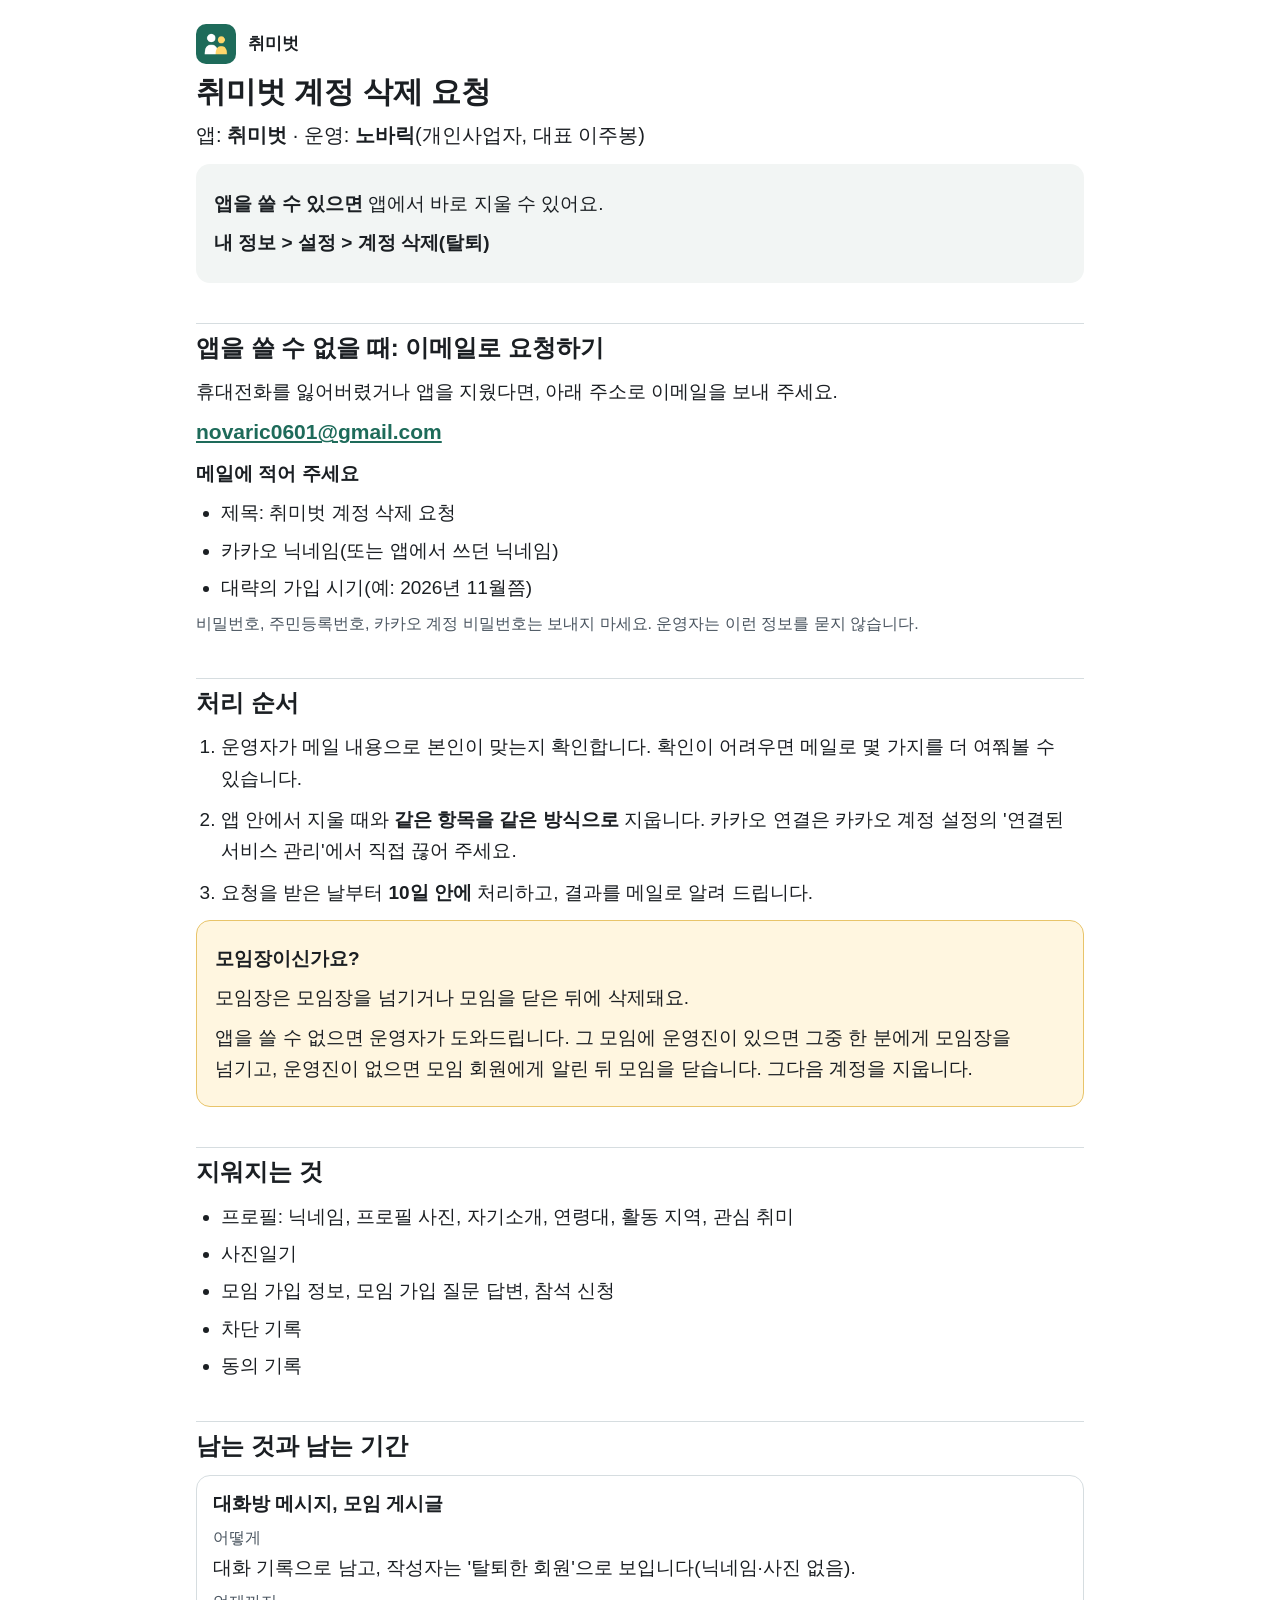
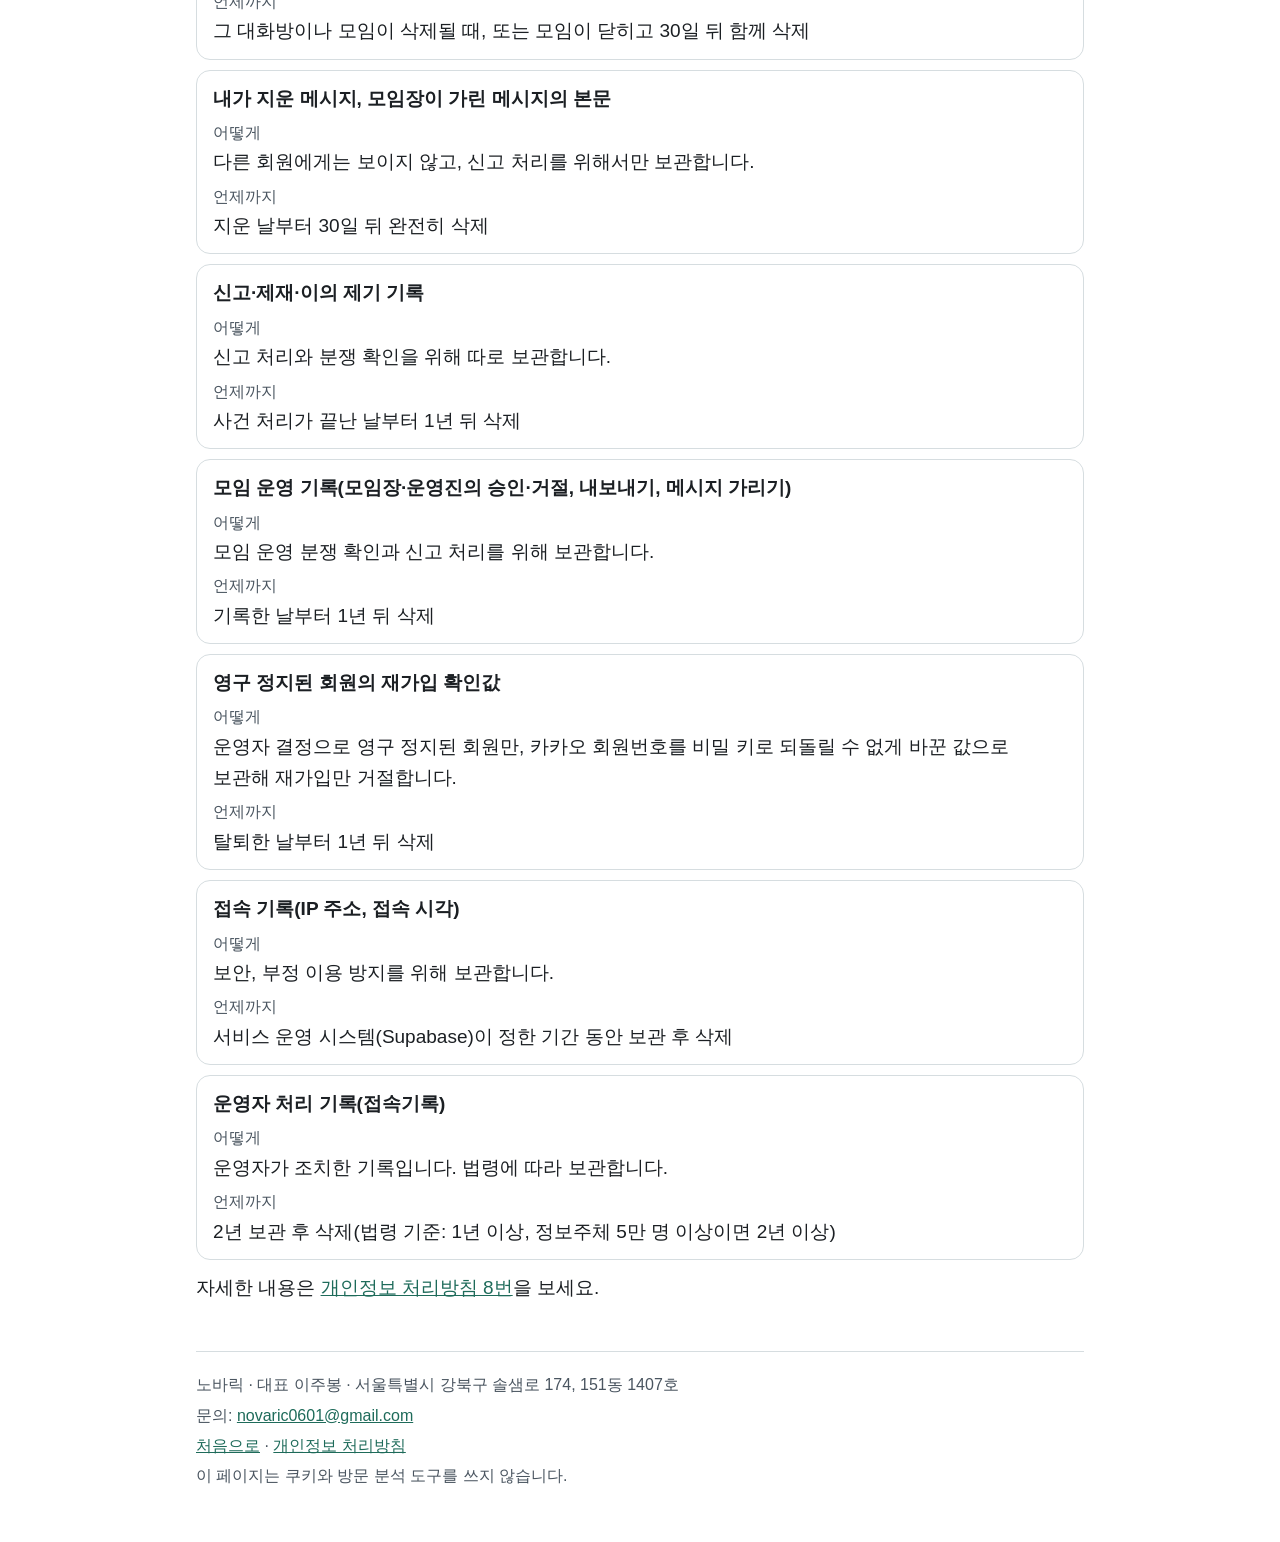
==== delete-account/index.html @ 16c769e8 "Publish 취미벗 site: intro, privacy policy (effective 2026-10-18), account deletion page Co-Authored-By" ====
<!doctype html>
<html lang="ko">
<head>
<meta charset="utf-8">
<meta name="viewport" content="width=device-width, initial-scale=1">
<title>취미벗 계정 삭제 요청</title>
<meta name="description" content="취미벗(운영: 노바릭) 계정과 개인정보 삭제를 요청하는 방법">
<link rel="icon" href="/img/icon.png">
<link rel="stylesheet" href="/assets/site.css">
<!-- Static page: no cookies, no analytics, no external resources. -->
</head>
<body>
<main>
  <div class="top"><img src="/img/icon.png" alt="" width="40" height="40"><a href="/">취미벗</a></div>

  <h1>취미벗 계정 삭제 요청</h1>
  <p class="lead">앱: <b>취미벗</b> · 운영: <b>노바릭</b>(개인사업자, 대표 이주봉)</p>

  <div class="box">
    <p><b>앱을 쓸 수 있으면</b> 앱에서 바로 지울 수 있어요.</p>
    <p><b>내 정보 &gt; 설정 &gt; 계정 삭제(탈퇴)</b></p>
  </div>

  <h2>앱을 쓸 수 없을 때: 이메일로 요청하기</h2>
  <p>휴대전화를 잃어버렸거나 앱을 지웠다면, 아래 주소로 이메일을 보내 주세요.</p>
  <p class="mail"><a href="mailto:novaric0601@gmail.com?subject=%EC%B7%A8%EB%AF%B8%EB%B2%97%20%EA%B3%84%EC%A0%95%20%EC%82%AD%EC%A0%9C%20%EC%9A%94%EC%B2%AD">novaric0601@gmail.com</a></p>
  <p><b>메일에 적어 주세요</b></p>
  <ul>
    <li>제목: 취미벗 계정 삭제 요청</li>
    <li>카카오 닉네임(또는 앱에서 쓰던 닉네임)</li>
    <li>대략의 가입 시기(예: 2026년 11월쯤)</li>
  </ul>
  <p class="note">비밀번호, 주민등록번호, 카카오 계정 비밀번호는 보내지 마세요. 운영자는 이런 정보를 묻지 않습니다.</p>

  <h2>처리 순서</h2>
  <ol class="steps">
    <li>운영자가 메일 내용으로 본인이 맞는지 확인합니다. 확인이 어려우면 메일로 몇 가지를 더 여쭤볼 수 있습니다.</li>
    <li>앱 안에서 지울 때와 <b>같은 항목을 같은 방식으로</b> 지웁니다. 카카오 연결은 카카오 계정 설정의 '연결된 서비스 관리'에서 직접 끊어 주세요.</li>
    <li>요청을 받은 날부터 <b>10일 안에</b> 처리하고, 결과를 메일로 알려 드립니다.</li>
  </ol>

  <div class="warn">
    <p><b>모임장이신가요?</b></p>
    <p>모임장은 모임장을 넘기거나 모임을 닫은 뒤에 삭제돼요.</p>
    <p>앱을 쓸 수 없으면 운영자가 도와드립니다. 그 모임에 운영진이 있으면 그중 한 분에게 모임장을 넘기고, 운영진이 없으면 모임 회원에게 알린 뒤 모임을 닫습니다. 그다음 계정을 지웁니다.</p>
  </div>

  <h2>지워지는 것</h2>
  <ul>
    <li>프로필: 닉네임, 프로필 사진, 자기소개, 연령대, 활동 지역, 관심 취미</li>
    <li>사진일기</li>
    <li>모임 가입 정보, 모임 가입 질문 답변, 참석 신청</li>
    <li>차단 기록</li>
    <li>동의 기록</li>
  </ul>

  <h2>남는 것과 남는 기간</h2>
  <ul class="cards">
    <li><span class="t">대화방 메시지, 모임 게시글</span>
      <dl><dt>어떻게</dt><dd>대화 기록으로 남고, 작성자는 '탈퇴한 회원'으로 보입니다(닉네임·사진 없음).</dd><dt>언제까지</dt><dd>그 대화방이나 모임이 삭제될 때, 또는 모임이 닫히고 30일 뒤 함께 삭제</dd></dl></li>
    <li><span class="t">내가 지운 메시지, 모임장이 가린 메시지의 본문</span>
      <dl><dt>어떻게</dt><dd>다른 회원에게는 보이지 않고, 신고 처리를 위해서만 보관합니다.</dd><dt>언제까지</dt><dd>지운 날부터 30일 뒤 완전히 삭제</dd></dl></li>
    <li><span class="t">신고·제재·이의 제기 기록</span>
      <dl><dt>어떻게</dt><dd>신고 처리와 분쟁 확인을 위해 따로 보관합니다.</dd><dt>언제까지</dt><dd>사건 처리가 끝난 날부터 1년 뒤 삭제</dd></dl></li>
    <li><span class="t">모임 운영 기록(모임장·운영진의 승인·거절, 내보내기, 메시지 가리기)</span>
      <dl><dt>어떻게</dt><dd>모임 운영 분쟁 확인과 신고 처리를 위해 보관합니다.</dd><dt>언제까지</dt><dd>기록한 날부터 1년 뒤 삭제</dd></dl></li>
    <li><span class="t">영구 정지된 회원의 재가입 확인값</span>
      <dl><dt>어떻게</dt><dd>운영자 결정으로 영구 정지된 회원만, 카카오 회원번호를 비밀 키로 되돌릴 수 없게 바꾼 값으로 보관해 재가입만 거절합니다.</dd><dt>언제까지</dt><dd>탈퇴한 날부터 1년 뒤 삭제</dd></dl></li>
    <li><span class="t">접속 기록(IP 주소, 접속 시각)</span>
      <dl><dt>어떻게</dt><dd>보안, 부정 이용 방지를 위해 보관합니다.</dd><dt>언제까지</dt><dd>서비스 운영 시스템(Supabase)이 정한 기간 동안 보관 후 삭제</dd></dl></li>
    <li><span class="t">운영자 처리 기록(접속기록)</span>
      <dl><dt>어떻게</dt><dd>운영자가 조치한 기록입니다. 법령에 따라 보관합니다.</dd><dt>언제까지</dt><dd>2년 보관 후 삭제(법령 기준: 1년 이상, 정보주체 5만 명 이상이면 2년 이상)</dd></dl></li>
  </ul>
  <p>자세한 내용은 <a href="/privacy/#s8">개인정보 처리방침 8번</a>을 보세요.</p>

  <footer>
    <p>노바릭 · 대표 이주봉 · 서울특별시 강북구 솔샘로 174, 151동 1407호</p>
    <p>문의: <a href="mailto:novaric0601@gmail.com">novaric0601@gmail.com</a></p>
    <p><a href="/">처음으로</a> · <a href="/privacy/">개인정보 처리방침</a></p>
    <p>이 페이지는 쿠키와 방문 분석 도구를 쓰지 않습니다.</p>
  </footer>
</main>
</body>
</html>
---- assets/site.css ----
/* 취미벗 static site. No cookies, no analytics, no external resources. */
:root {
  --fg: #1b1f23; --muted: #4a5560; --bg: #ffffff; --soft: #f2f5f4;
  --brand: #1E6B5A; --link: #1E6B5A; --line: #d6dde0; --warn-bg: #fff6e0; --warn-line: #e8c46a;
  color-scheme: light dark;
}
@media (prefers-color-scheme: dark) {
  :root {
    --fg: #eef2f1; --muted: #b8c3c0; --bg: #121615; --soft: #1c2321;
    --brand: #7fd1bd; --link: #7fd1bd; --line: #2c3633; --warn-bg: #2a2416; --warn-line: #7a6430;
  }
}
* { box-sizing: border-box; }
html { -webkit-text-size-adjust: 100%; }
body {
  margin: 0; background: var(--bg); color: var(--fg);
  font-family: -apple-system, BlinkMacSystemFont, "Apple SD Gothic Neo", "Noto Sans KR", "Malgun Gothic", "Segoe UI", sans-serif;
  font-size: 19px; line-height: 1.65; word-break: keep-all; overflow-wrap: anywhere;
}
main { max-width: 920px; margin: 0 auto; padding: 24px 16px 48px; }
a { color: var(--link); }
a:focus-visible { outline: 3px solid var(--brand); outline-offset: 2px; }
h1 { font-size: 30px; line-height: 1.3; margin: 8px 0 8px; }
h2 { font-size: 24px; line-height: 1.35; margin: 40px 0 12px; padding-top: 8px; border-top: 1px solid var(--line); }
h3 { font-size: 21px; margin: 28px 0 10px; }
p { margin: 8px 0; }
ul, ol { padding-left: 1.3em; margin: 8px 0; }
li { margin: 6px 0; }
img { max-width: 100%; height: auto; }
.top { display: flex; align-items: center; gap: 12px; font-size: 17px; }
.top img { width: 40px; height: 40px; border-radius: 10px; }
.top a { text-decoration: none; font-weight: 700; color: var(--fg); }
.lead { font-size: 20px; }
.muted, .note { color: var(--muted); font-size: 16px; }
.box { background: var(--soft); border-radius: 14px; padding: 16px 18px; margin: 12px 0; }
.warn { background: var(--warn-bg); border: 1px solid var(--warn-line); border-radius: 14px; padding: 14px 18px; margin: 12px 0; }
.toc { background: var(--soft); border-radius: 14px; padding: 12px 18px; }
.toc ol { margin: 4px 0; }
/* Card list replaces wide tables (works at 360px). */
.cards { list-style: none; padding: 0; margin: 12px 0; display: grid; gap: 10px; }
.cards > li { margin: 0; border: 1px solid var(--line); border-radius: 14px; padding: 12px 16px; background: var(--bg); }
.cards .t { font-weight: 700; display: block; margin-bottom: 4px; }
.cards dl { margin: 0; }
.cards dt { color: var(--muted); font-size: 16px; margin-top: 6px; }
.cards dd { margin: 0; }
.badge { display: inline-block; padding: 1px 10px; border-radius: 999px; font-size: 15px; font-weight: 700; margin-left: 6px; vertical-align: 2px; }
.req { background: #1E6B5A; color: #fff; }
.opt { background: var(--soft); color: var(--fg); border: 1px solid var(--line); }
.mail { font-size: 21px; font-weight: 700; }
.steps li { margin: 10px 0; }
footer { margin-top: 48px; padding-top: 16px; border-top: 1px solid var(--line); font-size: 16px; color: var(--muted); }
footer p { margin: 4px 0; }
.shots { display: grid; grid-template-columns: repeat(4, 1fr); gap: 14px; margin-top: 12px; }
.shots figure { margin: 0; }
.shots img { width: 100%; border: 1px solid var(--line); border-radius: 14px; display: block; }
.shots figcaption { font-size: 15px; color: var(--muted); margin-top: 6px; text-align: center; }
.hero { display: flex; align-items: center; gap: 16px; }
.hero img { width: 72px; height: 72px; border-radius: 18px; }
.hero h1 { margin: 0; font-size: 32px; }
.tag { display: inline-block; margin-top: 6px; padding: 4px 12px; border-radius: 999px; background: var(--soft); color: var(--muted); font-size: 16px; }
.btns { display: flex; flex-wrap: wrap; gap: 10px; margin: 16px 0; }
.btn { display: inline-block; padding: 12px 18px; border-radius: 12px; border: 2px solid var(--brand); color: var(--brand); text-decoration: none; font-weight: 700; min-height: 48px; }
.btn.primary { background: #1E6B5A; border-color: #1E6B5A; color: #fff; }
@media (max-width: 720px) {
  .shots { grid-template-columns: repeat(2, 1fr); }
  h1, .hero h1 { font-size: 27px; }
  h2 { font-size: 22px; }
}
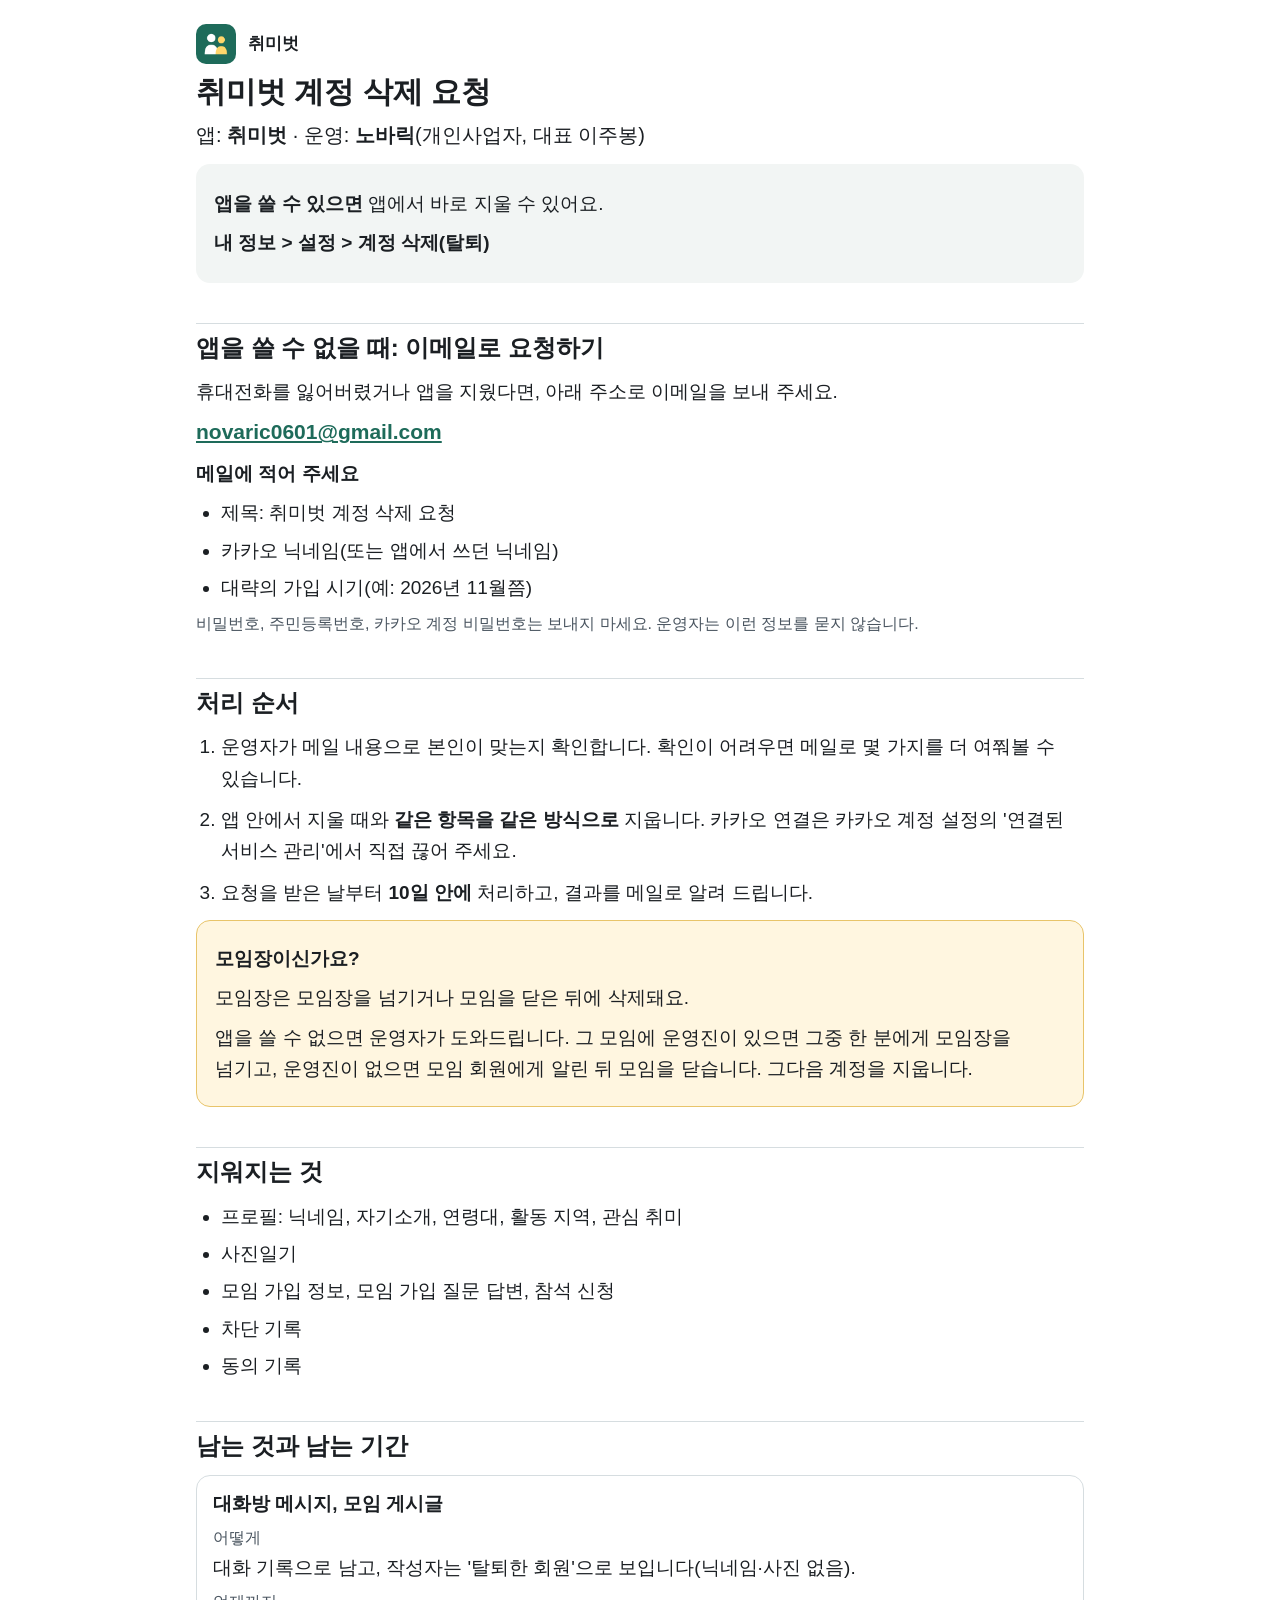
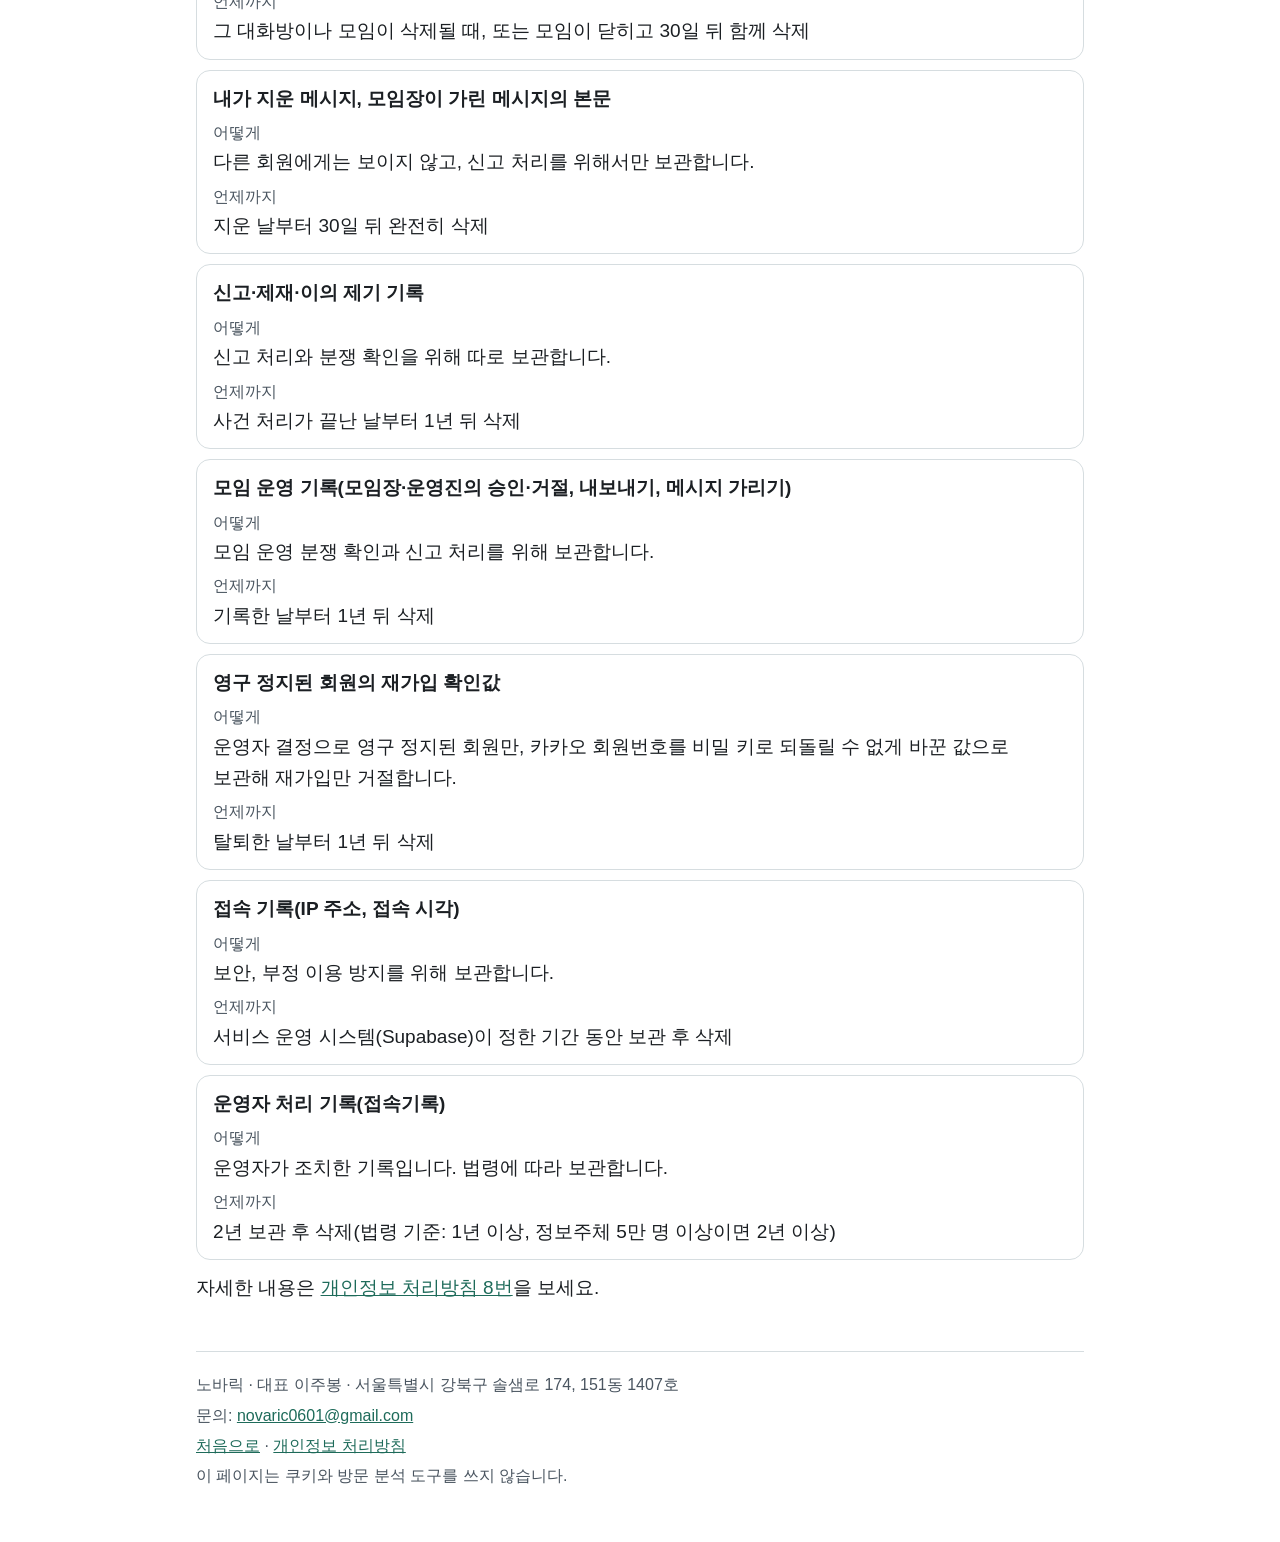
==== commit 9045b8aa: "Stop requesting the Kakao profile photo: removed from the collected items (narrower collection) Co-A" ====
--- a/delete-account/index.html
+++ b/delete-account/index.html
@@ -47,7 +47,7 @@
 
   <h2>지워지는 것</h2>
   <ul>
-    <li>프로필: 닉네임, 프로필 사진, 자기소개, 연령대, 활동 지역, 관심 취미</li>
+    <li>프로필: 닉네임, 자기소개, 연령대, 활동 지역, 관심 취미</li>
     <li>사진일기</li>
     <li>모임 가입 정보, 모임 가입 질문 답변, 참석 신청</li>
     <li>차단 기록</li>
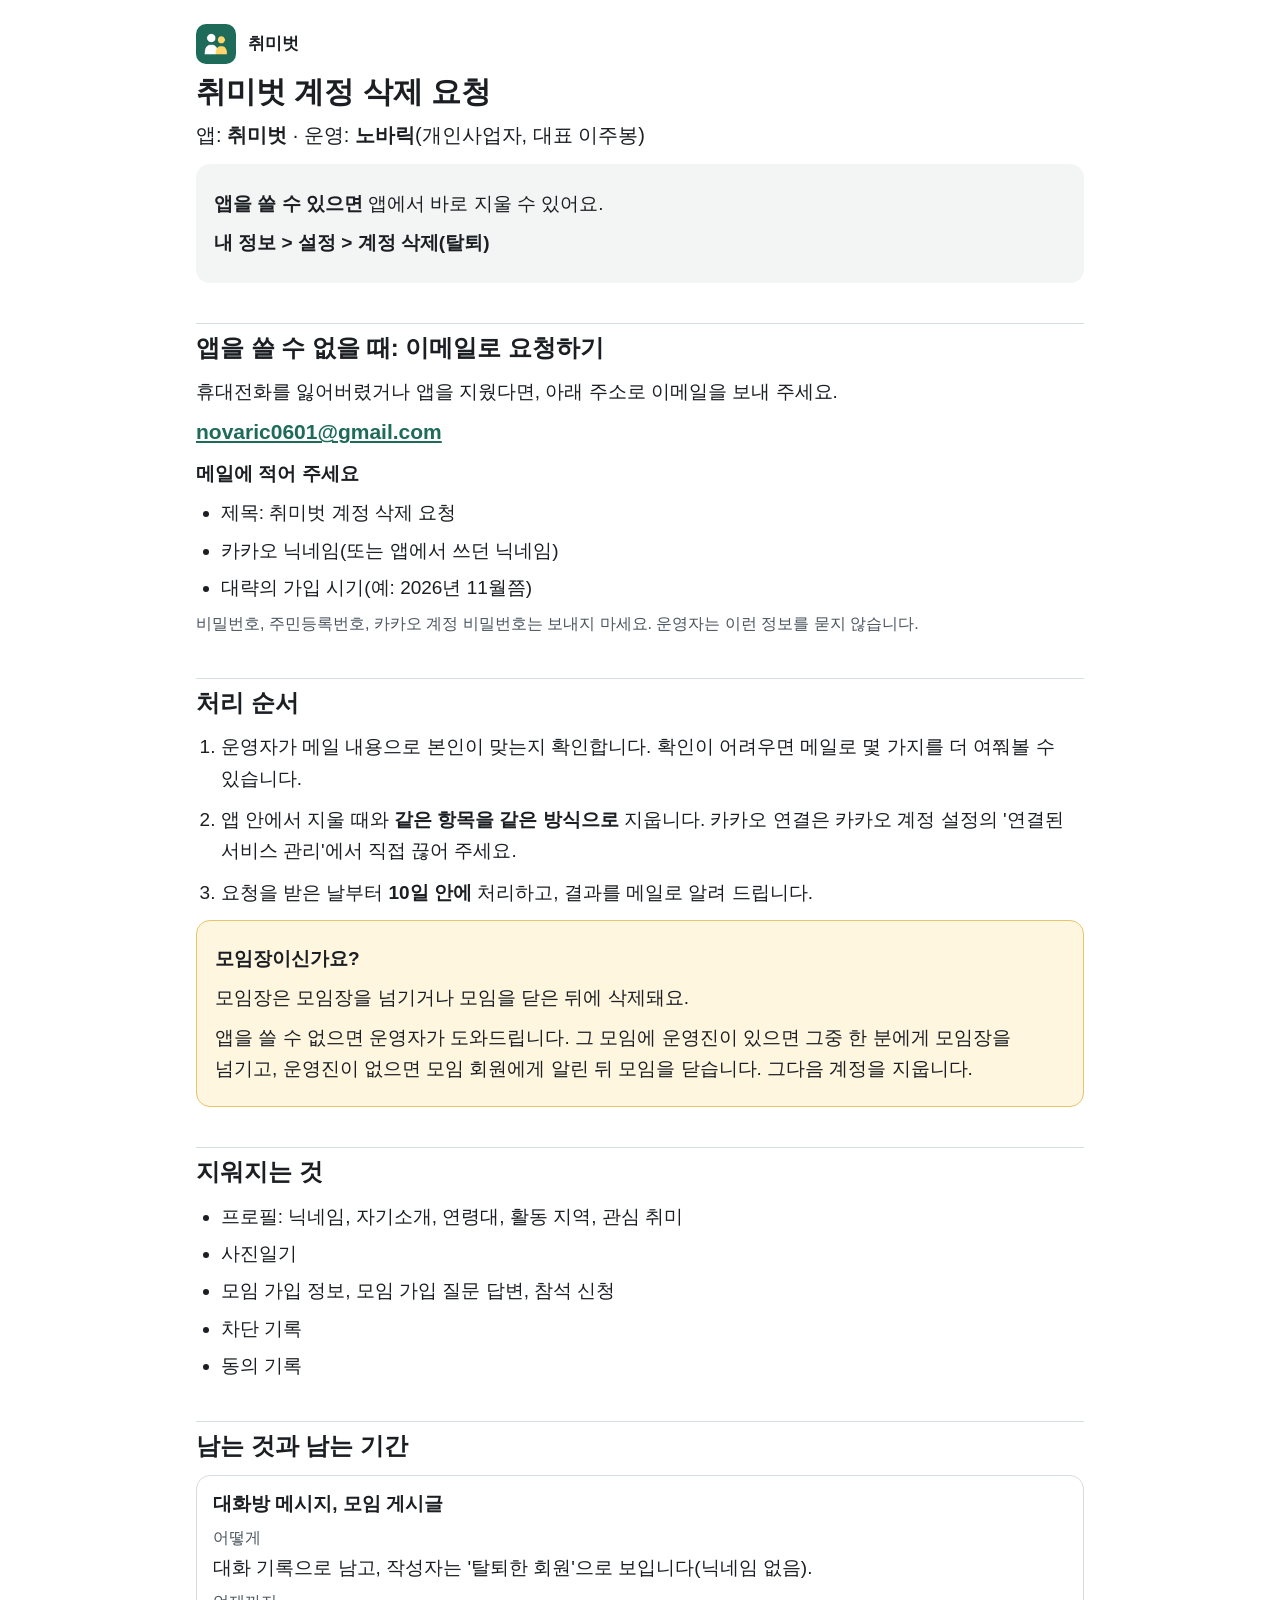
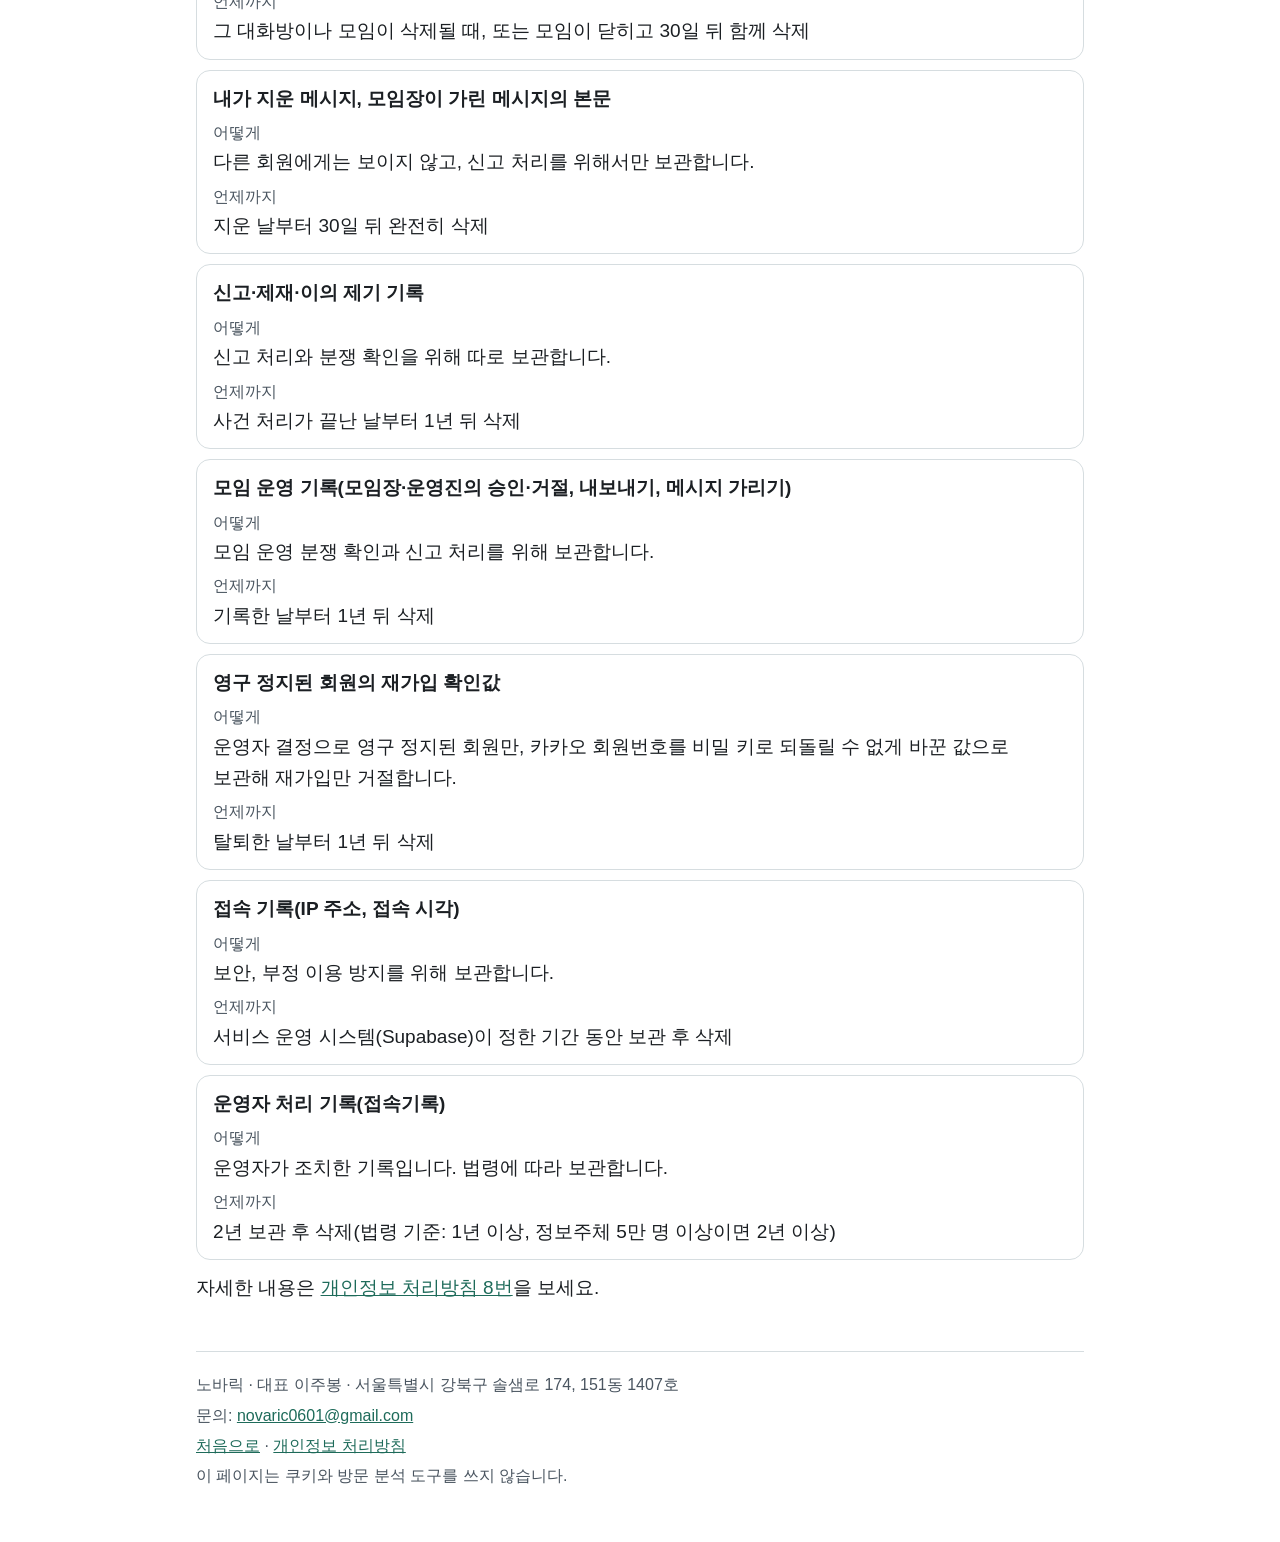
==== commit fa3d4d40: "privacy/delete: no profile photo implied in deleted-member display and erased list Co-Authored-By: C" ====
--- a/delete-account/index.html
+++ b/delete-account/index.html
@@ -57,7 +57,7 @@
   <h2>남는 것과 남는 기간</h2>
   <ul class="cards">
     <li><span class="t">대화방 메시지, 모임 게시글</span>
-      <dl><dt>어떻게</dt><dd>대화 기록으로 남고, 작성자는 '탈퇴한 회원'으로 보입니다(닉네임·사진 없음).</dd><dt>언제까지</dt><dd>그 대화방이나 모임이 삭제될 때, 또는 모임이 닫히고 30일 뒤 함께 삭제</dd></dl></li>
+      <dl><dt>어떻게</dt><dd>대화 기록으로 남고, 작성자는 '탈퇴한 회원'으로 보입니다(닉네임 없음).</dd><dt>언제까지</dt><dd>그 대화방이나 모임이 삭제될 때, 또는 모임이 닫히고 30일 뒤 함께 삭제</dd></dl></li>
     <li><span class="t">내가 지운 메시지, 모임장이 가린 메시지의 본문</span>
       <dl><dt>어떻게</dt><dd>다른 회원에게는 보이지 않고, 신고 처리를 위해서만 보관합니다.</dd><dt>언제까지</dt><dd>지운 날부터 30일 뒤 완전히 삭제</dd></dl></li>
     <li><span class="t">신고·제재·이의 제기 기록</span>
